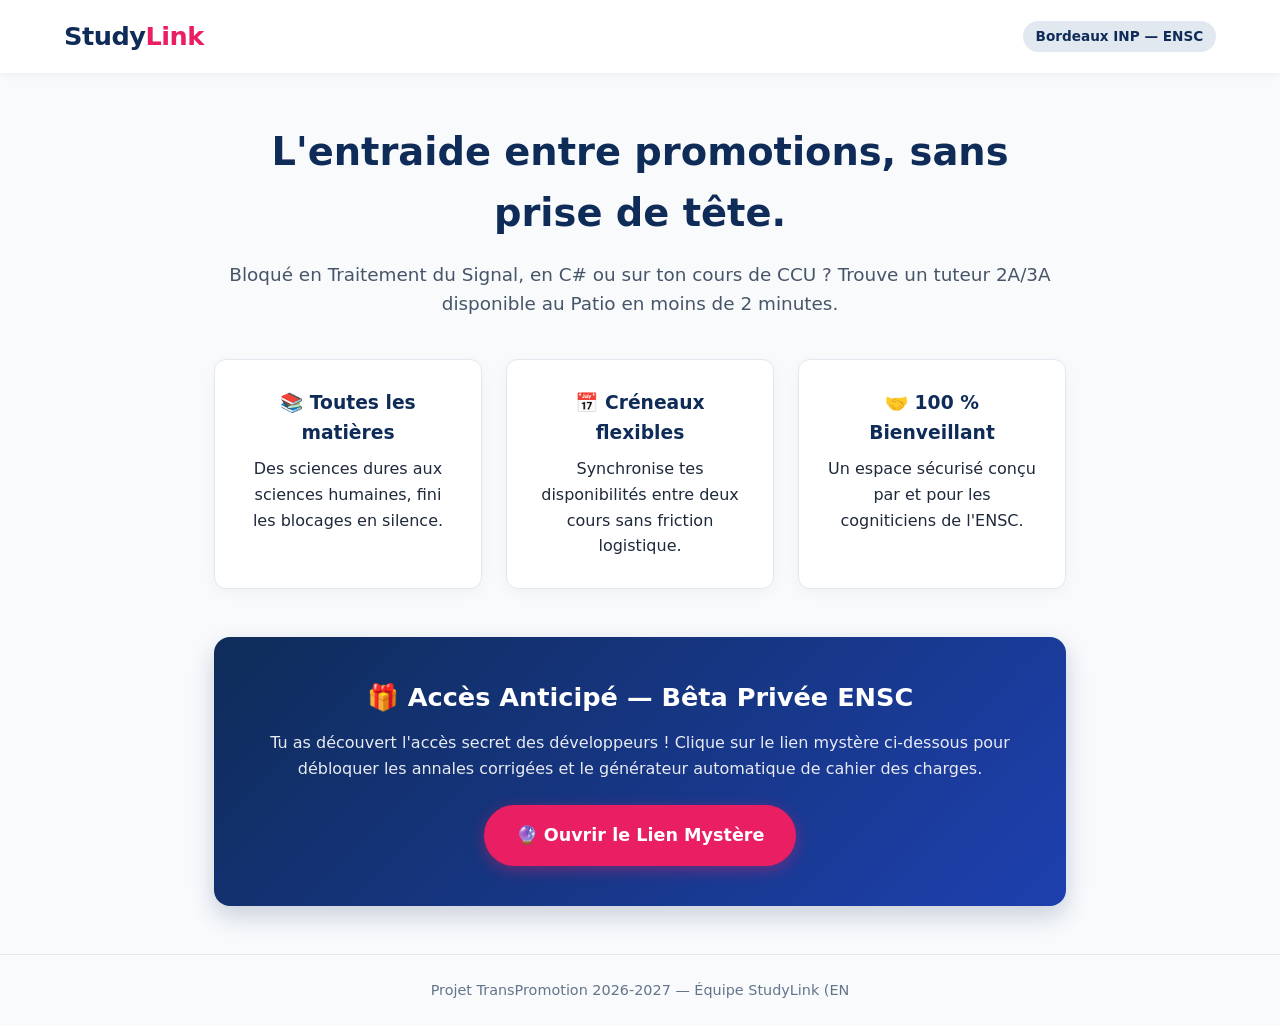
==== src/index.html @ d1013575 "Initialisation Depot" ====
<!DOCTYPE html>
<html lang="fr">
<head>
    <meta charset="UTF-8">
    <meta name="viewport" content="width=device-width, initial-scale=1.0">
    <title>StudyLink — Entraide & Tutorat ENSC</title>
    <style>
        :root {
            --primary: #0f2c59;
            --accent: #e91e63;
            --bg: #f8fafc;
            --card: #ffffff;
            --text: #1e293b;
        }

        * {
            box-sizing: border-box;
            margin: 0;
            padding: 0;
            font-family: 'Segoe UI', system-ui, -apple-system, sans-serif;
        }

        body {
            background-color: var(--bg);
            color: var(--text);
            display: flex;
            flex-direction: column;
            min-height: 100vh;
            line-height: 1.6;
        }

        header {
            background: var(--card);
            padding: 1rem 5%;
            box-shadow: 0 2px 10px rgba(0,0,0,0.05);
            display: flex;
            justify-content: space-between;
            align-items: center;
        }

        .logo {
            font-size: 1.6rem;
            font-weight: 800;
            color: var(--primary);
            letter-spacing: -0.5px;
        }

        .logo span {
            color: var(--accent);
        }

        .badge-ensc {
            background: #e2e8f0;
            color: var(--primary);
            padding: 0.3rem 0.8rem;
            border-radius: 20px;
            font-size: 0.85rem;
            font-weight: 600;
        }

        main {
            flex: 1;
            max-width: 900px;
            margin: 3rem auto;
            padding: 0 1.5rem;
            text-align: center;
        }

        h1 {
            font-size: 2.4rem;
            color: var(--primary);
            margin-bottom: 1rem;
        }

        p.subtitle {
            font-size: 1.15rem;
            color: #475569;
            margin-bottom: 2.5rem;
        }

        .grid {
            display: grid;
            grid-template-columns: repeat(auto-fit, minmax(260px, 1fr));
            gap: 1.5rem;
            margin-bottom: 3rem;
        }

        .card {
            background: var(--card);
            padding: 1.8rem;
            border-radius: 12px;
            box-shadow: 0 4px 15px rgba(0,0,0,0.04);
            border: 1px solid #e2e8f0;
            transition: transform 0.2s ease;
        }

        .card:hover {
            transform: translateY(-4px);
        }

        .card h3 {
            color: var(--primary);
            margin-bottom: 0.5rem;
        }

        .mystery-box {
            background: linear-gradient(135deg, var(--primary), #1e40af);
            color: white;
            padding: 2.5rem;
            border-radius: 16px;
            box-shadow: 0 10px 25px rgba(15, 44, 89, 0.2);
        }

        .mystery-box h2 {
            margin-bottom: 0.8rem;
            font-size: 1.6rem;
        }

        .mystery-box p {
            margin-bottom: 1.5rem;
            opacity: 0.9;
        }

        .btn-mystery {
            display: inline-block;
            background-color: var(--accent);
            color: white;
            text-decoration: none;
            font-weight: 700;
            font-size: 1.1rem;
            padding: 1rem 2rem;
            border-radius: 50px;
            box-shadow: 0 4px 15px rgba(233, 30, 99, 0.4);
            transition: all 0.25s ease;
        }

        .btn-mystery:hover {
            background-color: #c2185b;
            transform: scale(1.05);
        }

        footer {
            text-align: center;
            padding: 1.5rem;
            font-size: 0.9rem;
            color: #64748b;
            border-top: 1px solid #e2e8f0;
        }
    </style>
</head>
<body>

    <header>
        <div class="logo">Study<span>Link</span></div>
        <div class="badge-ensc">Bordeaux INP — ENSC</div>
    </header>

    <main>
        <h1>L'entraide entre promotions, sans prise de tête.</h1>
        <p class="subtitle">
            Bloqué en Traitement du Signal, en C# ou sur ton cours de CCU ? 
            Trouve un tuteur 2A/3A disponible au Patio en moins de 2 minutes.
        </p>

        <div class="grid">
            <div class="card">
                <h3>📚 Toutes les matières</h3>
                <p>Des sciences dures aux sciences humaines, fini les blocages en silence.</p>
            </div>
            <div class="card">
                <h3>📅 Créneaux flexibles</h3>
                <p>Synchronise tes disponibilités entre deux cours sans friction logistique.</p>
            </div>
            <div class="card">
                <h3>🤝 100 % Bienveillant</h3>
                <p>Un espace sécurisé conçu par et pour les cogniticiens de l'ENSC.</p>
            </div>
        </div>

        <section class="mystery-box">
            <h2>🎁 Accès Anticipé — Bêta Privée ENSC</h2>
            <p>
                Tu as découvert l'accès secret des développeurs ! Clique sur le lien mystère ci-dessous 
                pour débloquer les annales corrigées et le générateur automatique de cahier des charges.
            </p>
            <a href="https://www.youtube.com/watch?v=dQw4w9WgXcQ" 
               target="_blank" 
               rel="noopener noreferrer" 
               class="btn-mystery"
               aria-label="Découvrir le lien mystère StudyLink">
               🔮 Ouvrir le Lien Mystère
            </a>
        </section>
    </main>

    <footer>
        Projet TransPromotion 2026-2027 — Équipe StudyLink (EN
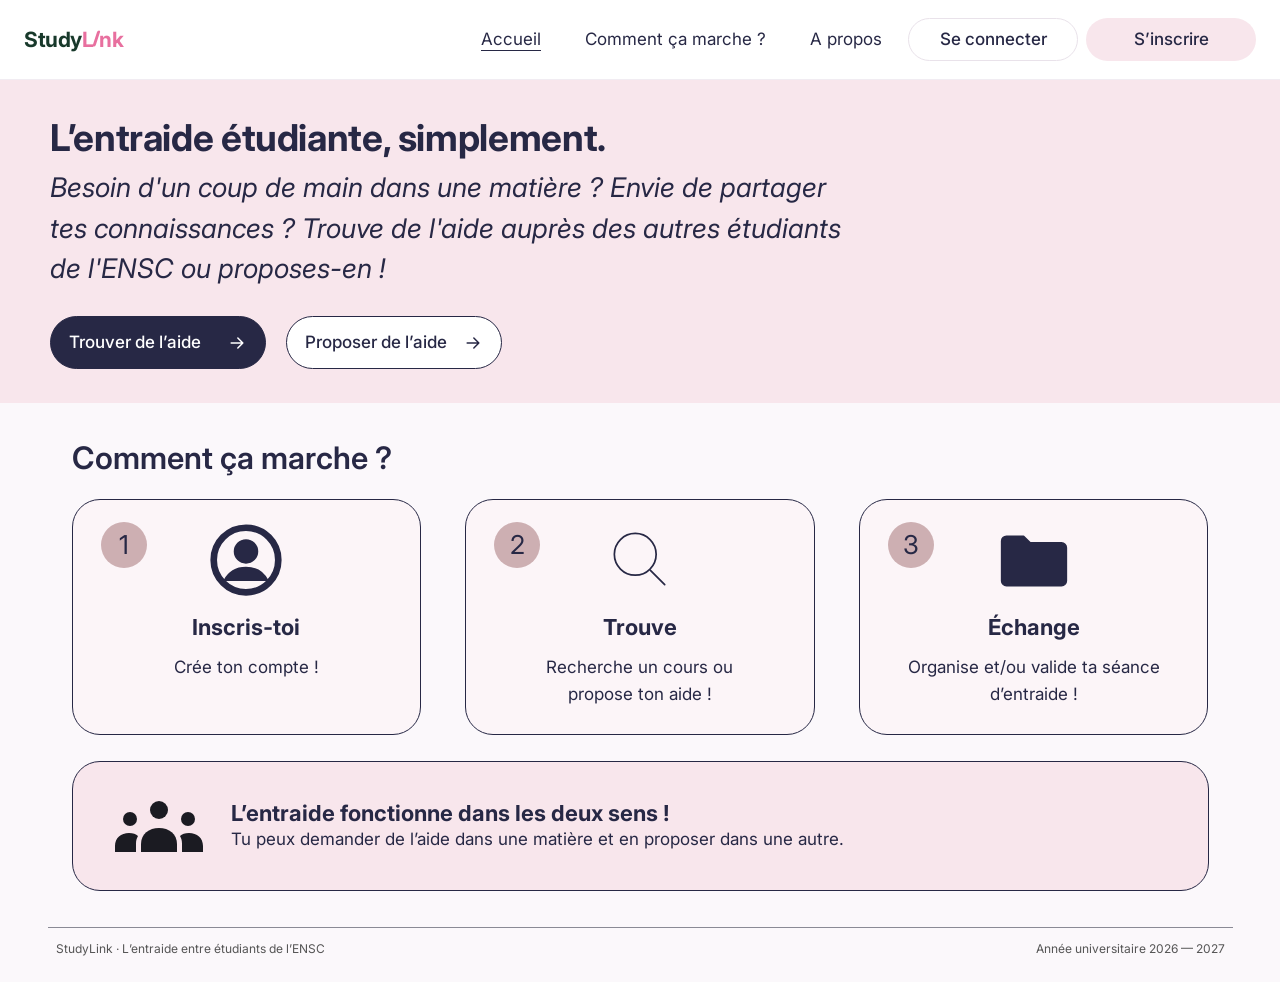
==== commit 355708ee: "Remise dossier a leur place" ====
--- a/src/index.html
+++ b/src/index.html
@@ -1,197 +1,60 @@
 <!DOCTYPE html>
 <html lang="fr">
 <head>
-    <meta charset="UTF-8">
-    <meta name="viewport" content="width=device-width, initial-scale=1.0">
-    <title>StudyLink — Entraide & Tutorat ENSC</title>
-    <style>
-        :root {
-            --primary: #0f2c59;
-            --accent: #e91e63;
-            --bg: #f8fafc;
-            --card: #ffffff;
-            --text: #1e293b;
-        }
-
-        * {
-            box-sizing: border-box;
-            margin: 0;
-            padding: 0;
-            font-family: 'Segoe UI', system-ui, -apple-system, sans-serif;
-        }
-
-        body {
-            background-color: var(--bg);
-            color: var(--text);
-            display: flex;
-            flex-direction: column;
-            min-height: 100vh;
-            line-height: 1.6;
-        }
-
-        header {
-            background: var(--card);
-            padding: 1rem 5%;
-            box-shadow: 0 2px 10px rgba(0,0,0,0.05);
-            display: flex;
-            justify-content: space-between;
-            align-items: center;
-        }
-
-        .logo {
-            font-size: 1.6rem;
-            font-weight: 800;
-            color: var(--primary);
-            letter-spacing: -0.5px;
-        }
-
-        .logo span {
-            color: var(--accent);
-        }
-
-        .badge-ensc {
-            background: #e2e8f0;
-            color: var(--primary);
-            padding: 0.3rem 0.8rem;
-            border-radius: 20px;
-            font-size: 0.85rem;
-            font-weight: 600;
-        }
-
-        main {
-            flex: 1;
-            max-width: 900px;
-            margin: 3rem auto;
-            padding: 0 1.5rem;
-            text-align: center;
-        }
-
-        h1 {
-            font-size: 2.4rem;
-            color: var(--primary);
-            margin-bottom: 1rem;
-        }
-
-        p.subtitle {
-            font-size: 1.15rem;
-            color: #475569;
-            margin-bottom: 2.5rem;
-        }
-
-        .grid {
-            display: grid;
-            grid-template-columns: repeat(auto-fit, minmax(260px, 1fr));
-            gap: 1.5rem;
-            margin-bottom: 3rem;
-        }
-
-        .card {
-            background: var(--card);
-            padding: 1.8rem;
-            border-radius: 12px;
-            box-shadow: 0 4px 15px rgba(0,0,0,0.04);
-            border: 1px solid #e2e8f0;
-            transition: transform 0.2s ease;
-        }
-
-        .card:hover {
-            transform: translateY(-4px);
-        }
-
-        .card h3 {
-            color: var(--primary);
-            margin-bottom: 0.5rem;
-        }
-
-        .mystery-box {
-            background: linear-gradient(135deg, var(--primary), #1e40af);
-            color: white;
-            padding: 2.5rem;
-            border-radius: 16px;
-            box-shadow: 0 10px 25px rgba(15, 44, 89, 0.2);
-        }
-
-        .mystery-box h2 {
-            margin-bottom: 0.8rem;
-            font-size: 1.6rem;
-        }
-
-        .mystery-box p {
-            margin-bottom: 1.5rem;
-            opacity: 0.9;
-        }
-
-        .btn-mystery {
-            display: inline-block;
-            background-color: var(--accent);
-            color: white;
-            text-decoration: none;
-            font-weight: 700;
-            font-size: 1.1rem;
-            padding: 1rem 2rem;
-            border-radius: 50px;
-            box-shadow: 0 4px 15px rgba(233, 30, 99, 0.4);
-            transition: all 0.25s ease;
-        }
-
-        .btn-mystery:hover {
-            background-color: #c2185b;
-            transform: scale(1.05);
-        }
-
-        footer {
-            text-align: center;
-            padding: 1.5rem;
-            font-size: 0.9rem;
-            color: #64748b;
-            border-top: 1px solid #e2e8f0;
-        }
-    </style>
+  <meta charset="UTF-8">
+  <meta name="viewport" content="width=device-width, initial-scale=1">
+  <title>StudyLink · L’entraide étudiante, simplement</title>
+  <link rel="icon" href="assets/favicon.svg">
+  <link rel="stylesheet" href="css/style.css">
+  <script src="js/store.js"></script>
+  <script src="js/ui.js"></script>
 </head>
 <body>
+  <header id="site-header"></header>
 
-    <header>
-        <div class="logo">Study<span>Link</span></div>
-        <div class="badge-ensc">Bordeaux INP — ENSC</div>
-    </header>
+  <section class="hero">
+    <div class="inner">
+      <h1>L’entraide étudiante, simplement.</h1>
+      <p class="lead">Besoin d'un coup de main dans une matière ? Envie de partager tes connaissances ? Trouve de l'aide auprès des autres étudiants de l'ENSC ou proposes-en !</p>
+      <div class="actions">
+        <a class="btn btn-primary" id="cta-find" href="creneaux.html">Trouver de l’aide <span id="ic1"></span></a>
+        <a class="btn btn-outline" id="cta-offer" href="proposer.html">Proposer de l’aide <span id="ic2"></span></a>
+      </div>
+    </div>
+  </section>
 
-    <main>
-        <h1>L'entraide entre promotions, sans prise de tête.</h1>
-        <p class="subtitle">
-            Bloqué en Traitement du Signal, en C# ou sur ton cours de CCU ? 
-            Trouve un tuteur 2A/3A disponible au Patio en moins de 2 minutes.
-        </p>
+  <section class="section">
+    <h2 class="section-title">Comment ça marche ?</h2>
+    <div class="steps">
+      <div class="step"><span class="num">1</span><span id="st1"></span><h3>Inscris-toi</h3><p>Crée ton compte !</p></div>
+      <div class="step"><span class="num">2</span><span id="st2"></span><h3>Trouve</h3><p>Recherche un cours ou<br>propose ton aide !</p></div>
+      <div class="step"><span class="num">3</span><span id="st3"></span><h3>Échange</h3><p>Organise et/ou valide ta séance d’entraide !</p></div>
+    </div>
+    <div class="two-way">
+      <span id="st4"></span>
+      <div>
+        <h3>L’entraide fonctionne dans les deux sens !</h3>
+        <p>Tu peux demander de l’aide dans une matière et en proposer dans une autre.</p>
+      </div>
+    </div>
+  </section>
 
-        <div class="grid">
-            <div class="card">
-                <h3>📚 Toutes les matières</h3>
-                <p>Des sciences dures aux sciences humaines, fini les blocages en silence.</p>
-            </div>
-            <div class="card">
-                <h3>📅 Créneaux flexibles</h3>
-                <p>Synchronise tes disponibilités entre deux cours sans friction logistique.</p>
-            </div>
-            <div class="card">
-                <h3>🤝 100 % Bienveillant</h3>
-                <p>Un espace sécurisé conçu par et pour les cogniticiens de l'ENSC.</p>
-            </div>
-        </div>
+  <footer id="site-footer"></footer>
 
-        <section class="mystery-box">
-            <h2>🎁 Accès Anticipé — Bêta Privée ENSC</h2>
-            <p>
-                Tu as découvert l'accès secret des développeurs ! Clique sur le lien mystère ci-dessous 
-                pour débloquer les annales corrigées et le générateur automatique de cahier des charges.
-            </p>
-            <a href="https://www.youtube.com/watch?v=dQw4w9WgXcQ" 
-               target="_blank" 
-               rel="noopener noreferrer" 
-               class="btn-mystery"
-               aria-label="Découvrir le lien mystère StudyLink">
-               🔮 Ouvrir le Lien Mystère
-            </a>
-        </section>
-    </main>
-
-    <footer>
-        Projet TransPromotion 2026-2027 — Équipe StudyLink (EN+  <script>
+    UI.publicHeader("accueil");
+    UI.publicFooter();
+    document.getElementById("ic1").outerHTML = UI.icon("arrowRight");
+    document.getElementById("ic2").outerHTML = UI.icon("arrowRight");
+    document.getElementById("st1").outerHTML = UI.FILLED.userCircle;
+    document.getElementById("st2").outerHTML = UI.FILLED.searchBig;
+    document.getElementById("st3").outerHTML = UI.FILLED.folder;
+    document.getElementById("st4").outerHTML = UI.FILLED.group;
+    // Si non connecté, les boutons mènent à la connexion puis à la bonne page
+    if (!SL.currentUser()) {
+      document.getElementById("cta-find").href = "connexion.html?next=creneaux.html";
+      document.getElementById("cta-offer").href = "connexion.html?next=proposer.html";
+    }
+  </script>
+</body>
+</html>
--- a/src/css/style.css
+++ b/src/css/style.css
@@ -0,0 +1,492 @@
+/* =========================================================
+   StudyLink — feuille de style globale
+   ========================================================= */
+@import url("https://fonts.googleapis.com/css2?family=Inter:ital,wght@0,400;0,500;0,600;0,700;0,800;1,400;1,500&display=swap");
+
+:root {
+  --navy: #272845;
+  --navy-hover: #363860;
+  --text: #272845;
+  --muted: #6b6b7b;
+  --muted-2: #9a97a6;
+  --bg: #fbf8fb;
+  --white: #ffffff;
+  --pink-50: #fcf5f8;
+  --pink-100: #f8e6ec;
+  --pink-200: #f1d3de;
+  --mauve: #8b5068;
+  --mauve-hover: #74405637;
+  --rose: #e8709f;
+  --badge: #cdafb2;
+  --lilac-100: #eeeaf8;
+  --lilac-text: #6b5fa8;
+  --blue-100: #e8eefb;
+  --blue-text: #4a68a8;
+  --green-100: #e3f3ea;
+  --green: #2e6b4a;
+  --orange-100: #fcefdc;
+  --orange: #9a5b13;
+  --red-100: #fbe4e4;
+  --red: #b23b3b;
+  --border: #e9e2ea;
+  --border-strong: #2728451a;
+  --radius-sm: 8px;
+  --radius: 12px;
+  --radius-lg: 18px;
+  --radius-xl: 28px;
+  --shadow: 0 1px 2px rgba(39, 40, 69, .04), 0 6px 24px rgba(39, 40, 69, .06);
+  --shadow-lg: 0 20px 60px rgba(39, 40, 69, .18);
+  --sidebar-w: 232px;
+}
+
+*, *::before, *::after { box-sizing: border-box; }
+html { -webkit-text-size-adjust: 100%; }
+body {
+  margin: 0;
+  font-family: "Inter", system-ui, -apple-system, "Segoe UI", Roboto, sans-serif;
+  color: var(--text);
+  background: var(--bg);
+  line-height: 1.5;
+  -webkit-font-smoothing: antialiased;
+}
+a { color: inherit; }
+img, svg { display: block; }
+button, input, select, textarea { font: inherit; color: inherit; }
+h1, h2, h3, h4 { margin: 0; line-height: 1.2; }
+p { margin: 0; }
+.sr-only { position: absolute; width: 1px; height: 1px; overflow: hidden; clip: rect(0 0 0 0); white-space: nowrap; }
+.muted { color: var(--muted); }
+.hidden { display: none !important; }
+
+/* ---------- Logo ---------- */
+.logo { display: inline-flex; align-items: baseline; font-weight: 700; font-size: 21px; letter-spacing: -.02em; text-decoration: none; color: #18392b; }
+.logo .l-link { color: var(--rose); position: relative; }
+.logo .l-i { display: inline-block; width: .16em; height: .78em; background: var(--rose); border-radius: 2px; transform: skewX(-18deg) translateY(.02em); margin: 0 .07em 0 .05em; position: relative; }
+
+/* ---------- Icons ---------- */
+.ic { width: 20px; height: 20px; flex: none; stroke: currentColor; fill: none; stroke-width: 1.8; stroke-linecap: round; stroke-linejoin: round; }
+.ic-fill { fill: currentColor; stroke: none; }
+
+/* ---------- Buttons ---------- */
+.btn {
+  display: inline-flex; align-items: center; justify-content: center; gap: 10px;
+  padding: 11px 20px; border-radius: var(--radius); border: 1px solid transparent;
+  font-weight: 600; font-size: 15px; cursor: pointer; text-decoration: none;
+  transition: background .15s, border-color .15s, color .15s, transform .05s, box-shadow .15s;
+  white-space: nowrap;
+}
+.btn:active { transform: translateY(1px); }
+.btn:focus-visible, .input:focus-visible, .select:focus-visible { outline: 3px solid #e8709f55; outline-offset: 2px; }
+.btn-primary { background: var(--navy); color: #fff; }
+.btn-primary:hover { background: var(--navy-hover); }
+.btn-outline { background: #fff; border-color: var(--border); color: var(--text); }
+.btn-outline:hover { border-color: #cfc5d1; background: var(--pink-50); }
+.btn-mauve { background: var(--mauve); color: #fff; }
+.btn-mauve:hover { background: #77425a; }
+.btn-soft { background: var(--pink-50); color: var(--mauve); justify-content: space-between; font-size: 14px; }
+.btn-soft:hover { background: var(--pink-100); }
+.btn-danger { background: #fff; color: var(--red); border-color: #efcccc; }
+.btn-danger:hover { background: var(--red-100); }
+.btn-ghost { background: transparent; color: var(--muted); padding: 8px 10px; }
+.btn-ghost:hover { color: var(--text); background: var(--pink-50); }
+.btn-pill { border-radius: 999px; }
+.btn-sm { padding: 8px 14px; font-size: 14px; border-radius: 10px; }
+.btn-lg { padding: 15px 26px; font-size: 17px; }
+.btn-block { width: 100%; }
+.btn[disabled] { opacity: .5; cursor: not-allowed; }
+
+/* ---------- Forms ---------- */
+.field { display: flex; flex-direction: column; gap: 8px; }
+.field > label, .label { font-weight: 600; font-size: 14px; display: flex; justify-content: space-between; align-items: baseline; }
+.label .opt { font-weight: 400; color: var(--muted); font-size: 13px; }
+.input, .select, .textarea {
+  width: 100%; padding: 12px 14px; border: 1px solid var(--border); border-radius: var(--radius);
+  background: #fff; font-size: 15px; transition: border-color .15s, box-shadow .15s;
+}
+.input::placeholder, .textarea::placeholder { color: var(--muted-2); }
+.input:focus, .select:focus, .textarea:focus { outline: none; border-color: var(--mauve); box-shadow: 0 0 0 3px #8b506822; }
+.textarea { min-height: 96px; resize: vertical; }
+.select { appearance: none; -webkit-appearance: none; padding-right: 40px; cursor: pointer;
+  background-image: url("data:image/svg+xml,%3Csvg xmlns='http://www.w3.org/2000/svg' width='12' height='12' viewBox='0 0 24 24' fill='none' stroke='%23272845' stroke-width='2.4' stroke-linecap='round' stroke-linejoin='round'%3E%3Cpath d='m6 9 6 6 6-6'/%3E%3C/svg%3E");
+  background-repeat: no-repeat; background-position: right 16px center; }
+.input.select::-webkit-calendar-picker-indicator { opacity: 0; }
+.input-icon { position: relative; }
+.input-icon > .ic { position: absolute; left: 16px; top: 50%; transform: translateY(-50%); color: var(--text); width: 19px; height: 19px; }
+.input-icon .input { padding-left: 48px; }
+.input-icon .toggle-pw { position: absolute; right: 8px; top: 50%; transform: translateY(-50%); background: none; border: 0; padding: 8px; cursor: pointer; color: var(--muted); border-radius: 8px; }
+.input-icon .toggle-pw:hover { color: var(--text); background: var(--pink-50); }
+.input-icon.has-toggle .input { padding-right: 48px; }
+.field.invalid .input, .field.invalid .select, .field.invalid .textarea { border-color: #d77; }
+.field-error { color: var(--red); font-size: 13px; min-height: 0; }
+.form-error { background: var(--red-100); color: var(--red); padding: 12px 14px; border-radius: var(--radius); font-size: 14px; }
+.form-grid { display: grid; grid-template-columns: 1fr 1fr; gap: 18px 22px; }
+.form-grid .span-2 { grid-column: span 2; }
+
+/* ---------- Public header / footer ---------- */
+.site-header { background: #fff; height: 80px; display: flex; align-items: center; padding: 0 24px; position: sticky; top: 0; z-index: 20; border-bottom: 1px solid #f1ecf2; }
+.site-header .inner { width: 100%; max-width: 1260px; margin: 0 auto; display: flex; align-items: center; gap: 24px; }
+.site-nav { display: flex; align-items: center; gap: 8px; margin-left: auto; }
+.site-nav a.nav-link { text-decoration: none; padding: 8px 18px; font-size: 17px; border-radius: 10px; }
+.site-nav a.nav-link:hover { background: var(--pink-50); }
+.site-nav a.nav-link.active { text-decoration: underline; text-underline-offset: 5px; }
+.site-nav .btn { font-weight: 500; font-size: 17px; min-width: 170px; padding: 8px 20px; }
+.site-nav .btn-login { background: #fff; border: 1px solid var(--border); border-radius: 999px; }
+.site-nav .btn-login:hover { background: var(--pink-50); }
+.site-nav .btn-signup { background: var(--pink-100); border-radius: 999px; }
+.site-nav .btn-signup:hover { background: var(--pink-200); }
+.nav-burger { display: none; margin-left: auto; background: none; border: 0; padding: 8px; cursor: pointer; }
+.header-back { margin-left: auto; display: inline-flex; gap: 10px; align-items: center; text-decoration: none; font-size: 17px; padding: 8px 12px; border-radius: 10px; }
+.header-back:hover { background: var(--pink-50); }
+
+.site-footer { max-width: 1185px; margin: 0 auto; border-top: 1px solid #8a8a95; display: flex; justify-content: space-between; gap: 12px; padding: 12px 8px 24px; font-size: 12px; color: #555; flex-wrap: wrap; }
+
+/* ---------- Landing ---------- */
+.hero { background: var(--pink-100); padding: 36px 24px 34px; }
+.hero .inner { max-width: 1180px; margin: 0 auto; }
+.hero h1 { font-size: clamp(28px, 3.4vw, 37px); font-weight: 700; letter-spacing: -.01em; }
+.hero .lead { font-style: italic; font-size: clamp(19px, 2.2vw, 27px); line-height: 1.5; max-width: 800px; margin-top: 8px; }
+.hero .actions { display: flex; gap: 20px; margin-top: 26px; flex-wrap: wrap; }
+.hero .btn { border-radius: 999px; font-weight: 500; font-size: 17px; padding: 13px 18px 13px 18px; min-width: 216px; justify-content: space-between; border: 1px solid var(--navy); }
+.hero .btn-outline { border-color: var(--navy); background: #fff; }
+
+.section { max-width: 1185px; margin: 0 auto; padding: 36px 24px; }
+.section-title { font-size: clamp(24px, 2.6vw, 31px); font-weight: 600; margin-bottom: 22px; }
+.steps { display: grid; grid-template-columns: repeat(3, 1fr); gap: 44px; }
+.step { position: relative; background: var(--pink-50); border: 1px solid var(--navy); border-radius: var(--radius-xl); text-align: center; padding: 22px 24px 26px; }
+.step .num { position: absolute; left: 28px; top: 22px; width: 46px; height: 46px; border-radius: 50%; background: var(--badge); display: grid; place-items: center; font-size: 26px; }
+.step .step-ic { width: 76px; height: 76px; margin: 0 auto 16px; color: var(--navy); }
+.step h3 { font-size: 22px; margin-bottom: 14px; }
+.step p { font-size: 17px; line-height: 1.6; }
+.two-way { margin-top: 26px; background: var(--pink-100); border: 1px solid var(--navy); border-radius: var(--radius-xl); padding: 34px 40px; display: flex; align-items: center; gap: 26px; }
+.two-way .ic { width: 92px; height: 60px; color: #1b1b22; flex: none; }
+.two-way h3 { font-size: 22px; }
+.two-way p { font-size: 17px; }
+
+/* Content pages (à propos / comment ça marche) */
+.page-hero { background: var(--pink-100); padding: 40px 24px; }
+.page-hero .inner { max-width: 1180px; margin: 0 auto; }
+.page-hero h1 { font-size: clamp(28px, 3.2vw, 36px); }
+.page-hero p { font-size: 19px; margin-top: 8px; font-style: italic; max-width: 760px; }
+.card-grid { display: grid; grid-template-columns: repeat(auto-fit, minmax(260px, 1fr)); gap: 22px; }
+.info-card { background: #fff; border: 1px solid var(--border); border-radius: var(--radius-lg); padding: 24px; }
+.info-card .ic-box { margin-bottom: 14px; }
+.info-card h3 { font-size: 19px; margin-bottom: 8px; }
+.info-card p { color: var(--muted); }
+.timeline { display: grid; gap: 18px; counter-reset: tl; }
+.timeline li { list-style: none; background: #fff; border: 1px solid var(--border); border-radius: var(--radius-lg); padding: 20px 22px 20px 78px; position: relative; }
+.timeline li::before { counter-increment: tl; content: counter(tl); position: absolute; left: 22px; top: 20px; width: 38px; height: 38px; border-radius: 50%; background: var(--badge); display: grid; place-items: center; font-size: 19px; }
+.timeline h3 { font-size: 18px; margin-bottom: 4px; }
+.timeline p { color: var(--muted); }
+.faq details { background: #fff; border: 1px solid var(--border); border-radius: var(--radius); padding: 16px 20px; margin-bottom: 12px; }
+.faq summary { font-weight: 600; cursor: pointer; }
+.faq details p { margin-top: 10px; color: var(--muted); }
+.cta-band { background: var(--navy); color: #fff; border-radius: var(--radius-xl); padding: 34px 40px; display: flex; align-items: center; justify-content: space-between; gap: 24px; flex-wrap: wrap; }
+.cta-band h2 { font-size: 24px; }
+.cta-band p { opacity: .8; margin-top: 4px; }
+.cta-band .btn { background: var(--pink-100); color: var(--navy); border-radius: 999px; }
+.cta-band .btn:hover { background: #fff; }
+
+/* ---------- Auth pages ---------- */
+.auth-wrap { min-height: calc(100vh - 80px - 60px); padding: 24px; display: flex; justify-content: center; align-items: flex-start; }
+.auth-card { background: #fff; border-radius: var(--radius-xl); width: 100%; max-width: 510px; padding: 46px 50px 50px; text-align: left; box-shadow: 0 1px 0 #f2ecf3; }
+.auth-card.wide { max-width: 1100px; padding: 36px 78px 32px; }
+.auth-head { text-align: center; margin-bottom: 26px; }
+.auth-icon { width: 72px; height: 72px; border-radius: 12px; background: var(--pink-100); display: grid; place-items: center; margin: 0 auto 10px; color: var(--mauve); }
+.auth-icon .ic { width: 52px; height: 52px; stroke-width: 1.3; }
+.auth-head h1 { font-size: 44px; font-weight: 700; letter-spacing: -.01em; }
+.auth-head p { font-size: 25px; margin-top: 6px; }
+.auth-card .field > label { font-size: 21px; font-weight: 600; }
+.auth-card .input { height: 56px; border-radius: 16px; border-color: #7d7d86; font-size: 15px; }
+.auth-card .btn-primary { height: 56px; border-radius: 16px; font-size: 22px; font-weight: 400; }
+.auth-form { display: flex; flex-direction: column; gap: 26px; }
+.auth-sep { border: 0; border-top: 1px solid #222; margin: 30px 0 18px; }
+.auth-alt { font-size: 18px; }
+.auth-alt a { font-weight: 500; margin-left: 6px; text-underline-offset: 4px; }
+.demo-hint { margin-top: 18px; background: var(--pink-50); border: 1px dashed var(--pink-200); border-radius: var(--radius); padding: 12px 14px; font-size: 13px; color: var(--muted); }
+.demo-hint code { background: #fff; padding: 1px 6px; border-radius: 6px; color: var(--mauve); }
+.demo-hint button { background: none; border: 0; color: var(--mauve); text-decoration: underline; cursor: pointer; padding: 0; font-size: 13px; }
+
+/* ---------- App shell ---------- */
+.app { display: flex; min-height: 100vh; }
+.sidebar { width: var(--sidebar-w); flex: none; background: #fff; display: flex; flex-direction: column; position: sticky; top: 0; height: 100vh; z-index: 30; border-right: 1px solid #f4eff5; }
+.sidebar .brand { height: 80px; display: flex; align-items: center; padding: 0 24px; background: var(--pink-50); }
+.side-nav { padding: 32px 14px; display: flex; flex-direction: column; gap: 12px; }
+.side-link { display: flex; align-items: center; gap: 12px; padding: 12px 14px; border-radius: 12px; text-decoration: none; font-size: 14px; font-weight: 500; color: #4b4b5a; position: relative; }
+.side-link .ic { width: 19px; height: 19px; color: #5c5c6b; }
+.side-link:hover { background: var(--pink-50); }
+.side-link.active { background: var(--pink-100); color: var(--mauve); }
+.side-link.active .ic { color: var(--mauve); }
+.side-link .count { margin-left: auto; background: var(--mauve); color: #fff; font-size: 11px; font-weight: 700; min-width: 20px; height: 20px; padding: 0 6px; border-radius: 10px; display: grid; place-items: center; }
+.side-user { margin: auto 14px 18px; background: var(--pink-50); border-radius: 12px; padding: 14px 16px; text-decoration: none; display: block; }
+.side-user strong { display: block; font-size: 14px; }
+.side-user span { font-size: 12px; color: var(--muted); }
+.side-user:hover { background: var(--pink-100); }
+
+.app-main { flex: 1; min-width: 0; display: flex; flex-direction: column; }
+.topbar { height: 80px; background: #fff; display: flex; align-items: center; justify-content: flex-end; gap: 22px; padding: 0 60px 0 24px; position: sticky; top: 0; z-index: 25; }
+.topbar .burger { display: none; margin-right: auto; background: none; border: 0; padding: 8px; cursor: pointer; }
+.topbar .who { font-size: 14px; font-weight: 500; text-decoration: none; min-width: 120px; }
+.bell-wrap { position: relative; }
+.bell { width: 40px; height: 40px; border-radius: 10px; border: 0; background: var(--pink-50); display: grid; place-items: center; cursor: pointer; position: relative; }
+.bell:hover { background: var(--pink-100); }
+.bell .dot { position: absolute; top: 7px; right: 8px; width: 8px; height: 8px; border-radius: 50%; background: var(--mauve); border: 2px solid #fff; box-sizing: content-box; }
+.notif-panel { position: absolute; right: 0; top: 50px; width: 360px; max-width: calc(100vw - 32px); background: #fff; border: 1px solid var(--border); border-radius: var(--radius-lg); box-shadow: var(--shadow-lg); overflow: hidden; }
+.notif-head { display: flex; justify-content: space-between; align-items: center; padding: 14px 16px; border-bottom: 1px solid var(--border); }
+.notif-head strong { font-size: 15px; }
+.notif-head button { background: none; border: 0; color: var(--mauve); font-size: 13px; cursor: pointer; }
+.notif-list { max-height: 380px; overflow: auto; }
+.notif-item { display: flex; gap: 12px; padding: 12px 16px; text-decoration: none; border-bottom: 1px solid #f4eff5; font-size: 14px; }
+.notif-item:hover { background: var(--pink-50); }
+.notif-item.unread { background: #fdf6f9; }
+.notif-item .ndot { width: 8px; height: 8px; border-radius: 50%; margin-top: 7px; flex: none; background: transparent; }
+.notif-item.unread .ndot { background: var(--mauve); }
+.notif-item time { display: block; font-size: 12px; color: var(--muted); margin-top: 2px; }
+.notif-empty { padding: 24px; text-align: center; color: var(--muted); font-size: 14px; }
+
+.app-content { flex: 1; padding: 40px 60px 40px 36px; max-width: 1120px; width: 100%; }
+.app-footer { display: flex; justify-content: space-between; gap: 12px; flex-wrap: wrap; padding: 18px 60px 26px 36px; font-size: 12px; color: #555; max-width: 1120px; }
+.sidebar-backdrop { display: none; }
+
+/* ---------- App components ---------- */
+.eyebrow { font-size: 11px; font-weight: 600; letter-spacing: .06em; text-transform: uppercase; color: var(--mauve); margin-bottom: 14px; }
+.page-title { font-size: 31px; font-weight: 700; letter-spacing: -.01em; }
+.page-sub { color: var(--muted); margin-top: 10px; font-size: 15px; }
+.back-link { display: inline-flex; gap: 8px; align-items: center; color: var(--muted); text-decoration: none; font-size: 13px; margin-bottom: 18px; }
+.back-link:hover { color: var(--text); }
+.back-link .ic { width: 15px; height: 15px; }
+.block-title { font-size: 19px; font-weight: 600; margin-top: 34px; }
+.block-sub { color: var(--muted); font-size: 13px; margin: 6px 0 16px; }
+
+.tile-grid { display: grid; grid-template-columns: repeat(3, 1fr); gap: 22px; }
+.tile { background: #fff; border: 1px solid var(--border); border-radius: var(--radius-lg); padding: 18px 20px 16px; display: flex; flex-direction: column; transition: border-color .15s, box-shadow .15s; }
+.tile:hover { border-color: #e2c9d3; box-shadow: var(--shadow); }
+.tile.featured { border-color: #dcbac7; }
+.ic-box { width: 36px; height: 36px; border-radius: 8px; display: grid; place-items: center; background: var(--pink-100); color: var(--mauve); }
+.ic-box .ic { width: 17px; height: 17px; }
+.ic-box.lilac { background: var(--lilac-100); color: var(--lilac-text); }
+.ic-box.green { background: var(--green-100); color: var(--green); }
+.tile h3 { font-size: 17px; font-weight: 600; margin: 18px 0 10px; }
+.tile p { color: var(--muted); font-size: 13px; line-height: 1.55; flex: 1; }
+.tile .btn { margin-top: 14px; font-size: 13px; padding: 9px 12px; border-radius: 6px; justify-content: space-between; }
+.tile .btn .ic { width: 15px; height: 15px; }
+
+.next-banner { margin-top: 26px; background: #fff; border: 1px solid var(--border); border-left: 4px solid var(--mauve); border-radius: var(--radius); padding: 14px 18px; display: flex; align-items: center; gap: 16px; flex-wrap: wrap; }
+.next-banner .txt { flex: 1; min-width: 200px; font-size: 14px; }
+.next-banner strong { display: block; font-size: 15px; }
+
+/* Filters / tabs */
+.filters { background: #fff; border: 1px solid var(--border); border-radius: var(--radius-lg); padding: 24px 16px; display: grid; grid-template-columns: 1.7fr 1fr 1fr 1fr; gap: 14px; margin-top: 22px; }
+.filters .input, .filters .select { height: 44px; font-size: 14px; border-radius: 10px; }
+.filters .select { font-weight: 600; text-align: center; text-align-last: center; }
+.search-box { position: relative; }
+.search-box .ic { position: absolute; left: 14px; top: 50%; transform: translateY(-50%); width: 15px; height: 15px; color: var(--muted); }
+.search-box .input { padding-left: 36px; }
+.tabs { display: flex; gap: 8px; margin: 18px 0 6px 18px; flex-wrap: wrap; }
+.tab { border: 0; background: none; padding: 4px 18px; border-radius: 999px; font-weight: 600; font-size: 14px; cursor: pointer; }
+.tab:hover { background: var(--pink-50); }
+.tab.active { background: var(--pink-100); }
+.tab.active.blue { background: var(--blue-100); }
+.tab .n { font-weight: 500; color: var(--muted); margin-left: 4px; }
+.result-count { font-weight: 600; font-size: 14px; margin: 4px 0 12px; }
+
+.slot-grid { display: grid; grid-template-columns: repeat(3, 1fr); gap: 22px; }
+.slot-card { background: #fff; border: 1px solid var(--border); border-radius: var(--radius-lg); padding: 14px 18px 18px; display: flex; flex-direction: column; transition: box-shadow .15s; }
+.slot-card:hover { box-shadow: var(--shadow); }
+.slot-type { font-weight: 600; font-size: 14px; }
+.slot-person { display: flex; gap: 14px; align-items: center; margin-top: 10px; }
+.avatar { width: 48px; height: 48px; border-radius: 8px; display: grid; place-items: center; font-weight: 600; font-size: 15px; flex: none; background: var(--lilac-100); color: var(--lilac-text); }
+.avatar.blue { background: var(--blue-100); color: var(--blue-text); }
+.avatar.pink { background: var(--pink-100); color: var(--mauve); }
+.avatar.sm { width: 38px; height: 38px; font-size: 13px; border-radius: 10px; }
+.avatar.round { border-radius: 50%; }
+.slot-person .name { font-size: 17px; font-weight: 500; }
+.slot-person .meta { font-size: 12px; color: var(--muted); }
+.slot-subject { font-size: 13px; margin-top: 12px; }
+.slot-detail { font-size: 12.5px; color: var(--muted); margin-top: 6px; display: -webkit-box; -webkit-line-clamp: 2; -webkit-box-orient: vertical; overflow: hidden; min-height: 2.8em; }
+.slot-date { font-size: 14px; font-weight: 500; margin-top: 12px; }
+.slot-actions { display: grid; grid-template-columns: 1fr 1.15fr; gap: 14px; margin-top: 14px; }
+.slot-actions .btn { height: 44px; border-radius: 10px; font-size: 14px; }
+.empty { background: #fff; border: 1px dashed var(--pink-200); border-radius: var(--radius-lg); padding: 40px 24px; text-align: center; color: var(--muted); grid-column: 1 / -1; }
+.empty .ic-box { margin: 0 auto 12px; width: 48px; height: 48px; }
+.empty strong { display: block; color: var(--text); margin-bottom: 6px; font-size: 16px; }
+.empty .btn { margin-top: 14px; }
+
+/* Chips & status */
+.chip { display: inline-flex; align-items: center; gap: 6px; font-size: 12px; font-weight: 600; padding: 4px 10px; border-radius: 6px; white-space: nowrap; }
+.chip.green { background: var(--green-100); color: var(--green); }
+.chip.orange { background: var(--orange-100); color: var(--orange); }
+.chip.grey { background: #efedf1; color: #66637a; }
+.chip.red { background: var(--red-100); color: var(--red); }
+.chip.lilac { background: var(--lilac-100); color: var(--lilac-text); }
+.chip.blue { background: var(--blue-100); color: var(--blue-text); }
+.chip.pink { background: var(--pink-100); color: var(--mauve); }
+
+/* Form card (proposer / demander) */
+.form-page { max-width: 586px; margin: 0 auto; }
+.form-page .page-title { margin-bottom: 20px; padding-left: 18px; font-size: 33px; }
+.form-card { background: #fff; border: 1px solid var(--border); border-radius: var(--radius-lg); padding: 26px 24px 24px; }
+.form-card h2 { font-size: 19px; font-weight: 600; }
+.form-card .hint { color: var(--muted); font-size: 13px; margin: 6px 0 24px; }
+.form-card .field > label { font-size: 13px; }
+.form-card .input, .form-card .select { height: 44px; font-size: 14px; border-radius: 10px; }
+.form-card .textarea { font-size: 13.5px; border-radius: 10px; }
+.form-card .form-grid { gap: 22px 22px; }
+.form-card .btn-submit { margin-top: 24px; height: 46px; width: 100%; border-radius: 8px; font-size: 14px; }
+.form-foot { color: var(--muted); font-size: 12px; margin-top: 18px; }
+.date-wrap { position: relative; }
+.date-wrap .input { padding-right: 12px; }
+
+/* Séances */
+.session-list { display: flex; flex-direction: column; gap: 14px; margin-top: 8px; }
+.session { background: #fff; border: 1px solid var(--border); border-radius: var(--radius-lg); padding: 16px 18px; display: grid; grid-template-columns: 70px 1fr auto; gap: 18px; align-items: center; }
+.session.to-validate { border-color: #e6c08f; background: #fffdf9; }
+.date-block { width: 64px; height: 68px; border-radius: 12px; background: var(--pink-100); text-align: center; display: flex; flex-direction: column; justify-content: center; }
+.date-block .d { font-size: 24px; font-weight: 700; line-height: 1; }
+.date-block .m { font-size: 12px; text-transform: uppercase; color: var(--mauve); font-weight: 600; margin-top: 4px; }
+.date-block.lilac { background: var(--lilac-100); }
+.date-block.lilac .m { color: var(--lilac-text); }
+.date-block.grey { background: #f1eff3; }
+.date-block.grey .m { color: #777; }
+.session h3 { font-size: 17px; display: flex; align-items: center; gap: 10px; flex-wrap: wrap; }
+.session .who-line { font-size: 14px; margin-top: 4px; }
+.session .when { font-size: 13px; color: var(--muted); margin-top: 4px; display: flex; gap: 14px; flex-wrap: wrap; }
+.session .when span { display: inline-flex; gap: 5px; align-items: center; }
+.session .when .ic { width: 14px; height: 14px; }
+.session-actions { display: flex; gap: 8px; flex-wrap: wrap; justify-content: flex-end; }
+.stars-view { color: #d49a2a; letter-spacing: 1px; font-size: 14px; }
+
+.stats { display: grid; grid-template-columns: repeat(3, 1fr); gap: 16px; margin-top: 24px; }
+.stat { background: #fff; border: 1px solid var(--border); border-radius: var(--radius-lg); padding: 16px 18px; }
+.stat .v { font-size: 26px; font-weight: 700; }
+.stat .k { color: var(--muted); font-size: 13px; }
+
+/* Modal */
+.modal-backdrop { position: fixed; inset: 0; background: rgba(251, 248, 251, .78); backdrop-filter: blur(2px); display: flex; align-items: center; justify-content: center; padding: 20px; z-index: 100; animation: fade .15s ease-out; }
+.modal { background: #fff; border: 1px solid var(--border); border-radius: 24px; box-shadow: var(--shadow-lg); width: 100%; max-width: 720px; max-height: calc(100vh - 40px); overflow: auto; padding: 38px 64px 30px; position: relative; animation: pop .18s ease-out; }
+.modal.sm { max-width: 500px; padding: 32px 36px 28px; }
+.modal-close { position: absolute; top: 14px; right: 14px; background: none; border: 0; padding: 8px; border-radius: 10px; cursor: pointer; color: var(--muted); }
+.modal-close:hover { background: var(--pink-50); color: var(--text); }
+.modal-center { text-align: center; }
+.modal .ok-icon { width: 72px; height: 72px; border-radius: 14px; background: var(--green-100); color: var(--green); display: grid; place-items: center; margin: 0 auto 18px; }
+.modal .ok-icon .ic { width: 30px; height: 30px; stroke-width: 2.4; }
+.modal h2 { font-size: 27px; font-weight: 700; }
+.modal .modal-sub { color: var(--muted); margin-top: 14px; font-size: 15px; }
+.recap { background: var(--pink-100); border-radius: 16px; padding: 22px 26px 30px; margin-top: 34px; text-align: left; }
+.recap .top { display: flex; justify-content: space-between; align-items: flex-start; gap: 12px; }
+.recap h3 { font-size: 21px; font-weight: 600; }
+.recap .p { color: var(--muted); font-size: 14px; margin-top: 6px; }
+.recap .date { font-size: 16px; font-weight: 500; margin-top: 18px; }
+.recap .loc { font-size: 14px; color: var(--muted); margin-top: 8px; }
+.modal-actions { display: grid; grid-template-columns: 1fr 1fr; gap: 22px; margin-top: 36px; }
+.modal-actions .btn { height: 44px; border-radius: 8px; font-size: 14px; }
+.modal-note { font-size: 12px; color: var(--muted); margin-top: 22px; text-align: left; }
+.modal .info-rows { display: grid; gap: 12px; margin-top: 20px; text-align: left; }
+.info-row { display: flex; gap: 12px; align-items: flex-start; font-size: 14px; }
+.info-row .ic { width: 18px; height: 18px; color: var(--mauve); margin-top: 1px; }
+.info-row .k { color: var(--muted); font-size: 12px; }
+.star-input { display: flex; gap: 6px; justify-content: center; margin-top: 18px; }
+.star-input button { background: none; border: 0; cursor: pointer; font-size: 34px; color: #e2d9e4; padding: 0 2px; line-height: 1; }
+.star-input button.on { color: #e0a63a; }
+@keyframes fade { from { opacity: 0; } }
+@keyframes pop { from { opacity: 0; transform: translateY(8px) scale(.98); } }
+
+/* Toast */
+.toast-zone { position: fixed; bottom: 24px; left: 50%; transform: translateX(-50%); display: flex; flex-direction: column; gap: 8px; z-index: 200; }
+.toast { background: var(--navy); color: #fff; padding: 12px 18px; border-radius: 12px; font-size: 14px; box-shadow: var(--shadow-lg); display: flex; gap: 10px; align-items: center; animation: pop .2s ease-out; }
+.toast .ic { width: 18px; height: 18px; color: #9fe0bb; }
+
+/* Messagerie */
+.chat { margin-top: 18px; background: #fff; border: 1px solid var(--border); border-radius: var(--radius-lg); display: grid; grid-template-columns: 300px 1fr; height: calc(100vh - 290px); min-height: 460px; overflow: hidden; }
+.conv-list { border-right: 1px solid var(--border); display: flex; flex-direction: column; min-height: 0; }
+.conv-search { padding: 14px; border-bottom: 1px solid var(--border); }
+.conv-search .input { height: 40px; font-size: 14px; border-radius: 10px; }
+.conv-items { overflow: auto; flex: 1; }
+.conv { display: flex; gap: 12px; padding: 12px 14px; text-decoration: none; border-bottom: 1px solid #f5f0f6; cursor: pointer; align-items: center; }
+.conv:hover { background: var(--pink-50); }
+.conv.active { background: var(--pink-100); }
+.conv .c-body { min-width: 0; flex: 1; }
+.conv .c-top { display: flex; justify-content: space-between; gap: 8px; }
+.conv .c-name { font-weight: 600; font-size: 14px; }
+.conv .c-time { font-size: 11px; color: var(--muted); flex: none; }
+.conv .c-last { font-size: 13px; color: var(--muted); white-space: nowrap; overflow: hidden; text-overflow: ellipsis; }
+.conv .unread-badge { background: var(--mauve); color: #fff; font-size: 11px; font-weight: 700; border-radius: 10px; min-width: 20px; height: 20px; display: grid; place-items: center; padding: 0 6px; }
+.conv.has-unread .c-last { color: var(--text); font-weight: 500; }
+.thread { display: flex; flex-direction: column; min-height: 0; }
+.thread-head { display: flex; align-items: center; gap: 12px; padding: 14px 18px; border-bottom: 1px solid var(--border); }
+.thread-head .t-name { font-weight: 600; }
+.thread-head .t-meta { font-size: 12px; color: var(--muted); }
+.thread-head .back-mobile { display: none; background: none; border: 0; padding: 6px; cursor: pointer; }
+.msgs { flex: 1; overflow: auto; padding: 20px 18px; display: flex; flex-direction: column; gap: 8px; background: var(--bg); }
+.msg { max-width: 72%; padding: 10px 14px; border-radius: 16px; font-size: 14px; line-height: 1.45; white-space: pre-wrap; word-wrap: break-word; }
+.msg.them { background: #fff; border: 1px solid var(--border); align-self: flex-start; border-bottom-left-radius: 6px; }
+.msg.me { background: var(--navy); color: #fff; align-self: flex-end; border-bottom-right-radius: 6px; }
+.msg.system { align-self: center; background: var(--pink-100); color: var(--mauve); font-size: 12.5px; border-radius: 999px; padding: 6px 14px; max-width: 90%; text-align: center; }
+.msg time { display: block; font-size: 10.5px; opacity: .6; margin-top: 4px; }
+.day-sep { align-self: center; font-size: 11px; color: var(--muted); margin: 8px 0; text-transform: capitalize; }
+.typing { align-self: flex-start; font-size: 12px; color: var(--muted); font-style: italic; }
+.composer { display: flex; gap: 10px; padding: 14px; border-top: 1px solid var(--border); }
+.composer .input { height: 44px; border-radius: 12px; }
+.composer .btn { height: 44px; padding: 0 16px; }
+.thread-empty { flex: 1; display: grid; place-items: center; text-align: center; color: var(--muted); padding: 24px; }
+.thread-empty .ic-box { margin: 0 auto 12px; width: 52px; height: 52px; }
+
+/* Profil */
+.profile-grid { display: grid; grid-template-columns: 300px 1fr; gap: 22px; margin-top: 24px; align-items: start; }
+.profile-card { background: #fff; border: 1px solid var(--border); border-radius: var(--radius-lg); padding: 24px; }
+.profile-card.center { text-align: center; }
+.profile-card .avatar.xl { width: 88px; height: 88px; border-radius: 50%; font-size: 30px; margin: 0 auto 14px; }
+.profile-card h2 { font-size: 20px; }
+.profile-card h3 { font-size: 17px; margin-bottom: 4px; }
+.profile-card + .profile-card { margin-top: 22px; }
+.chip-input { display: flex; flex-wrap: wrap; gap: 8px; padding: 8px; border: 1px solid var(--border); border-radius: 10px; min-height: 46px; align-items: center; background: #fff; }
+.chip-input .chip button { background: none; border: 0; padding: 0; cursor: pointer; color: inherit; font-size: 14px; line-height: 1; }
+.chip-input select { border: 0; flex: 1; min-width: 160px; padding: 6px; background: transparent; font-size: 14px; cursor: pointer; }
+.chip-input select:focus { outline: none; }
+.mini-stats { display: grid; grid-template-columns: 1fr 1fr; gap: 10px; margin-top: 18px; }
+.mini-stats div { background: var(--pink-50); border-radius: 10px; padding: 10px; }
+.mini-stats b { display: block; font-size: 20px; }
+.mini-stats span { font-size: 12px; color: var(--muted); }
+
+/* ---------- Responsive ---------- */
+@media (max-width: 1100px) {
+  .slot-grid, .tile-grid { grid-template-columns: repeat(2, 1fr); }
+  .filters { grid-template-columns: 1fr 1fr; }
+  .app-content { padding: 32px 28px; }
+  .app-footer { padding: 18px 28px 24px; }
+  .topbar { padding: 0 28px; }
+  .steps { gap: 22px; }
+}
+@media (max-width: 900px) {
+  .site-nav { display: none; position: absolute; top: 80px; left: 0; right: 0; background: #fff; flex-direction: column; align-items: stretch; padding: 16px; gap: 8px; border-bottom: 1px solid var(--border); box-shadow: var(--shadow); }
+  .site-nav.open { display: flex; }
+  .site-nav .btn { min-width: 0; }
+  .nav-burger { display: block; }
+  .steps { grid-template-columns: 1fr; }
+  .auth-card.wide { padding: 32px 28px; }
+  .form-grid { grid-template-columns: 1fr; }
+  .form-grid .span-2 { grid-column: auto; }
+  .sidebar { position: fixed; left: 0; top: 0; bottom: 0; transform: translateX(-100%); transition: transform .2s; box-shadow: var(--shadow-lg); }
+  .sidebar.open { transform: none; }
+  .sidebar-backdrop.open { display: block; position: fixed; inset: 0; background: rgba(39,40,69,.25); z-index: 29; }
+  .topbar .burger { display: block; }
+  .profile-grid { grid-template-columns: 1fr; }
+  .chat { grid-template-columns: 1fr; height: calc(100vh - 240px); }
+  .chat .thread { display: none; }
+  .chat.show-thread .thread { display: flex; }
+  .chat.show-thread .conv-list { display: none; }
+  .thread-head .back-mobile { display: block; }
+  .modal { padding: 32px 24px 24px; }
+}
+@media (max-width: 640px) {
+  .slot-grid, .tile-grid, .stats { grid-template-columns: 1fr; }
+  .filters { grid-template-columns: 1fr; }
+  .auth-card { padding: 32px 22px; }
+  .auth-head h1 { font-size: 34px; }
+  .auth-head p { font-size: 19px; }
+  .two-way { flex-direction: column; text-align: center; padding: 26px; }
+  .session { grid-template-columns: 56px 1fr; }
+  .session-actions { grid-column: 1 / -1; justify-content: flex-start; }
+  .modal-actions { grid-template-columns: 1fr; }
+  .topbar .who { min-width: 0; }
+  .app-content { padding: 26px 18px; }
+}
